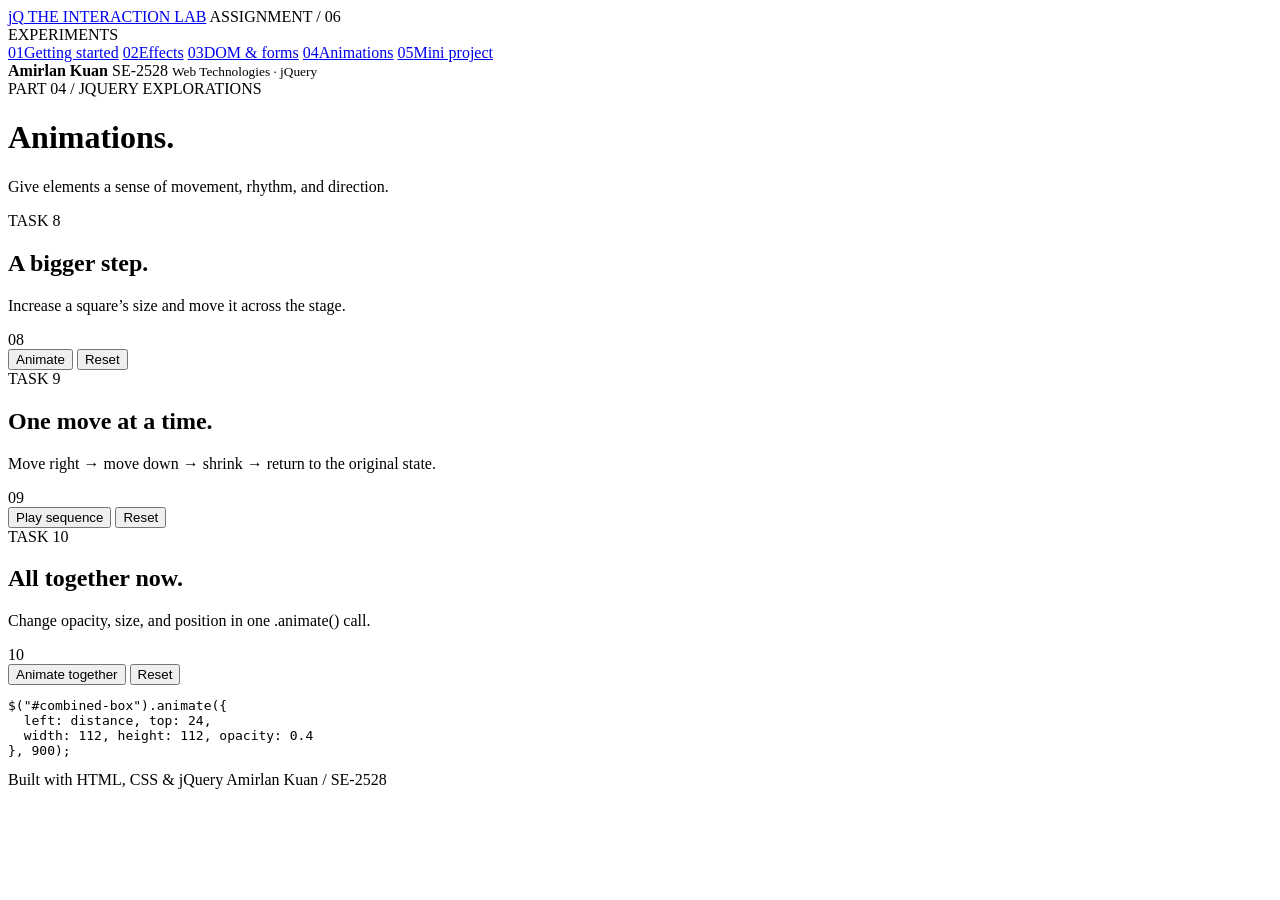
==== animations.html @ 6890a4f0 "Add jQuery assignment pages and README" ====
<!doctype html>
<html lang="en">
<head>
<meta charset="utf-8">
<meta name="viewport" content="width=device-width, initial-scale=1">
<meta name="description" content="Amirlan Kuan, SE-2528 — interactive jQuery assignment 6">
<title>Animations · jQuery Lab</title>
<link rel="stylesheet" href="assets/style.css">
<script defer src="https://code.jquery.com/jquery-3.7.1.min.js">
</script>
<script defer src="assets/app.js">
</script>
</head>
<body>
<header>
<a class="brand" href="index.html">
<span class="brand-mark">jQ</span> THE INTERACTION LAB</a>
<span class="course">ASSIGNMENT / 06</span>
</header>
<div class="layout">
<aside>
<div class="eyebrow">EXPERIMENTS</div>
<nav aria-label="Assignment parts">
<a href="index.html" >
<span>01</span>Getting started</a>
<a href="effects.html" >
<span>02</span>Effects</a>
<a href="dom.html" >
<span>03</span>DOM & forms</a>
<a href="animations.html" aria-current="page">
<span>04</span>Animations</a>
<a href="project.html" >
<span>05</span>Mini project</a>
</nav>
<div class="student">
<strong>Amirlan Kuan</strong>
<span>SE-2528</span>
<small>Web Technologies · jQuery</small>
</div>
</aside>
<main>
<div class="eyebrow">PART 04 / JQUERY EXPLORATIONS</div>
<h1>Animations<span>.</span>
</h1>
<p class="intro">Give elements a sense of movement, rhythm, and direction.</p>
<div class="cards">
<section class="card">
<div class="eyebrow">TASK 8</div>
<h2>A bigger step.</h2>
<p class="description">Increase a square’s size and move it across the stage.</p>
<div class="track">
<div id="basic-box" class="box">08</div>
</div>
<div class="controls">
<button data-action="basic">Animate</button>
<button data-action="basic-reset">Reset</button>
</div>
</section>
<section class="card">
<div class="eyebrow">TASK 9</div>
<h2>One move at a time.</h2>
<p class="description">Move right → move down → shrink → return to the original state.</p>
<div class="track tall">
<div id="sequence-box" class="box">09</div>
</div>
<div class="controls">
<button data-action="sequence">Play sequence</button>
<button data-action="sequence-reset">Reset</button>
</div>
</section>
<section class="card">
<div class="eyebrow">TASK 10</div>
<h2>All together now.</h2>
<p class="description">Change opacity, size, and position in one .animate() call.</p>
<div class="track">
<div id="combined-box" class="box">10</div>
</div>
<div class="controls">
<button data-action="combined">Animate together</button>
<button data-action="combined-reset">Reset</button>
</div>
<pre>$("#combined-box").animate({
  left: distance, top: 24,
  width: 112, height: 112, opacity: 0.4
}, 900);</pre>
</section>
</div>
<footer>Built with HTML, CSS & jQuery <span>Amirlan Kuan / SE-2528</span>
</footer>
</main>
</div>
</body>
</html>
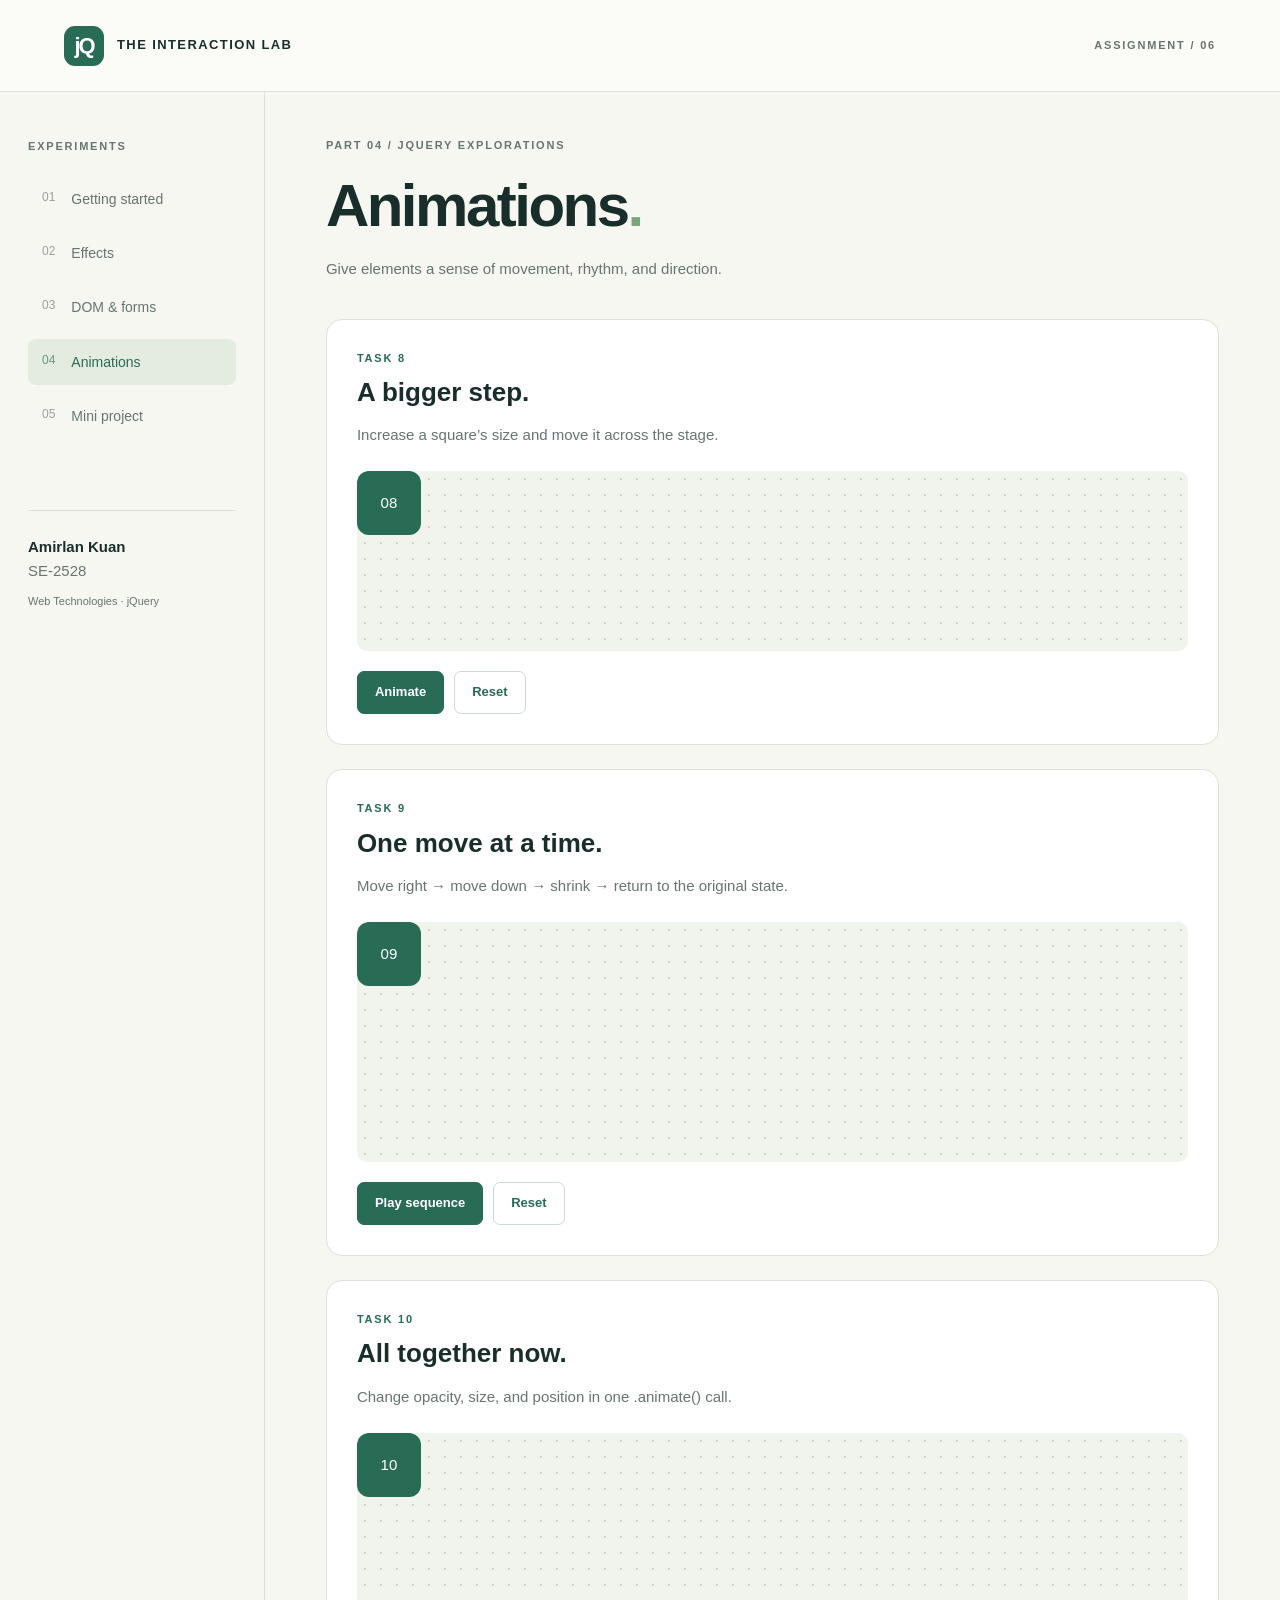
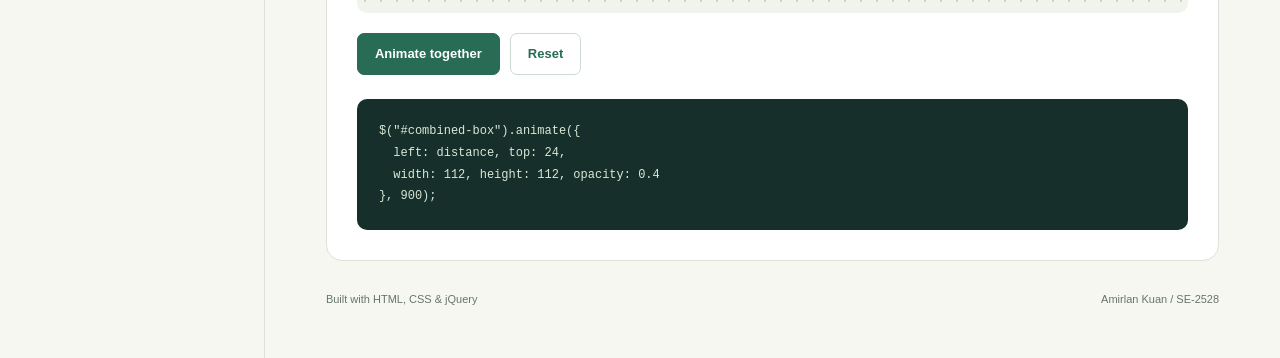
==== commit ff142c9a: "Load corrected stylesheet on all assignment pages" ====
--- a/animations.html
+++ b/animations.html
@@ -5,7 +5,7 @@
 <meta name="viewport" content="width=device-width, initial-scale=1">
 <meta name="description" content="Amirlan Kuan, SE-2528 — interactive jQuery assignment 6">
 <title>Animations · jQuery Lab</title>
-<link rel="stylesheet" href="assets/style.css">
+<link rel="stylesheet" href="assets/styles.css">
 <script defer src="https://code.jquery.com/jquery-3.7.1.min.js">
 </script>
 <script defer src="assets/app.js">
--- a/assets/styles.css
+++ b/assets/styles.css
@@ -0,0 +1,369 @@
+:root {
+  --ink:#192e2b;
+  --green:#286c55;
+  --muted:#68756f;
+  --line:#dce2d9;
+  --paper:#f6f7f1
+}
+* {
+  box-sizing:border-box
+}
+body {
+  margin:0;
+  background:var(--paper);
+  color:var(--ink);
+  font-family:'DM Sans',sans-serif;
+  font-size:15px;
+  line-height:1.6
+}
+header {
+  height:92px;
+  border-bottom:1px solid var(--line);
+  display:flex;
+  align-items:center;
+  justify-content:space-between;
+  padding:0 5%;
+  background:#fbfcf7
+}
+.brand {
+  display:flex;
+  align-items:center;
+  gap:13px;
+  text-decoration:none;
+  color:var(--ink);
+  font-size:13px;
+  font-weight:700;
+  letter-spacing:1.4px
+}
+.brand-mark {
+  display:grid;
+  place-items:center;
+  background:var(--green);
+  color:white;
+  width:40px;
+  height:40px;
+  border-radius:11px;
+  font-size:22px;
+  letter-spacing:-2px
+}
+.course,.eyebrow {
+  font-size:11px;
+  letter-spacing:1.8px;
+  font-weight:700;
+  color:var(--muted)
+}
+.layout {
+  max-width:1440px;
+  margin:auto;
+  display:grid;
+  grid-template-columns:265px 1fr
+}
+aside {
+  padding:46px 28px;
+  border-right:1px solid var(--line)
+}
+nav {
+  display:grid;
+  gap:8px;
+  margin-top:20px
+}
+nav a {
+  padding:12px 14px;
+  border-radius:8px;
+  color:var(--muted);
+  text-decoration:none;
+  font-size:14px;
+  display:flex;
+  gap:16px
+}
+nav a span {
+  font-size:12px;
+  opacity:.65
+}
+nav a:hover,nav a[aria-current] {
+  background:#e4ecdf;
+  color:var(--green)
+}
+.student {
+  margin-top:70px;
+  border-top:1px solid var(--line);
+  padding-top:24px;
+  display:grid
+}
+.student span,.student small {
+  color:var(--muted)
+}
+.student small {
+  font-size:11px;
+  margin-top:10px
+}
+main {
+  padding:45px 6% 20px;
+  min-width:0
+}
+h1,h2,h3 {
+  font-family:'Space Grotesk',sans-serif;
+  line-height:1.2
+}
+h1 {
+  font-size:clamp(38px,5vw,60px);
+  letter-spacing:-2.5px;
+  margin:15px 0
+}
+h1 span {
+  color:#77a67d
+}
+h2 {
+  font-size:26px;
+  margin:10px 0
+}
+h3 {
+  font-size:18px
+}
+.intro {
+  max-width:580px;
+  color:var(--muted);
+  margin-bottom:38px
+}
+.cards {
+  display:grid;
+  gap:24px
+}
+.card {
+  background:#fff;
+  border:1px solid var(--line);
+  border-radius:16px;
+  padding:30px
+}
+.card .eyebrow {
+  color:var(--green)
+}
+.description {
+  color:var(--muted);
+  margin-bottom:24px
+}
+.demo {
+  background:#f1f4ed;
+  border-radius:10px;
+  padding:22px;
+  overflow-wrap:anywhere
+}
+.demo p:first-child {
+  margin-top:0
+}
+.demo p:last-child {
+  margin-bottom:0
+}
+.controls {
+  display:flex;
+  gap:10px;
+  flex-wrap:wrap;
+  margin-top:20px
+}
+button {
+  font:inherit;
+  font-size:13px;
+  font-weight:600;
+  border:1px solid var(--green);
+  background:var(--green);
+  color:white;
+  padding:10px 17px;
+  border-radius:7px;
+  cursor:pointer
+}
+button:hover {
+  background:#1b503e
+}
+button:focus-visible,a:focus-visible,input:focus-visible {
+  outline:3px solid #d7a44c;
+  outline-offset:3px
+}
+.controls button:not(:first-child) {
+  background:white;
+  color:var(--green);
+  border-color:#cddbd1
+}
+.controls button:hover {
+  filter:brightness(.94)
+}
+pre {
+  white-space:pre-wrap;
+  overflow-wrap:anywhere;
+  background:#172f2a;
+  color:#d9e8d5;
+  padding:22px;
+  border-radius:10px;
+  font-size:12px;
+  line-height:1.8;
+  margin:24px 0 0
+}
+.status {
+  padding:14px 18px;
+  background:#e7f0df;
+  color:#365c37;
+  border-radius:8px
+}
+.image-stage {
+  height:220px;
+  background:#edf2e9;
+  border-radius:10px;
+  overflow:hidden;
+  display:grid;
+  place-items:center
+}
+.image-stage img,.landscape {
+  width:100%;
+  height:220px;
+  object-fit:cover;
+  border-radius:10px
+}
+#item-list {
+  padding:0;
+  list-style:none
+}
+#item-list li {
+  padding:12px 16px;
+  background:#f1f4ed;
+  border-radius:7px;
+  margin:8px 0
+}
+.hint {
+  font-size:12px;
+  color:var(--muted)
+}
+a {
+  color:var(--green)
+}
+form {
+  display:grid;
+  gap:8px
+}
+label {
+  font-size:13px;
+  font-weight:600
+}
+input {
+  width:100%;
+  padding:12px;
+  border:1px solid #ccd5cd;
+  border-radius:7px;
+  font:inherit;
+  margin-bottom:10px
+}
+.live {
+  margin-top:16px
+}
+.track {
+  position:relative;
+  height:180px;
+  background-color:#f1f4ed;
+  background-image:radial-gradient(#ccd5c8 1px,transparent 1px);
+  background-size:16px 16px;
+  border-radius:10px;
+  overflow:hidden
+}
+.track.tall {
+  height:240px
+}
+.box {
+  position:absolute;
+  left:0;
+  top:0;
+  width:64px;
+  height:64px;
+  background:var(--green);
+  border-radius:12px;
+  display:grid;
+  place-items:center;
+  color:white;
+  font-family:'Space Grotesk',sans-serif
+}
+.accordion-item {
+  border-bottom:1px solid var(--line)
+}
+.accordion-item h3 {
+  margin:0
+}
+.accordion-trigger {
+  display:flex;
+  justify-content:space-between;
+  align-items:center;
+  width:100%;
+  text-align:left;
+  padding:22px 0;
+  border:0;
+  background:transparent;
+  color:var(--ink);
+  font-size:17px
+}
+.accordion-trigger:hover {
+  background:transparent;
+  color:var(--green)
+}
+.accordion-trigger span {
+  font-size:24px;
+  color:var(--green);
+  margin-left:20px
+}
+.accordion-panel {
+  color:var(--muted);
+  padding:0 0 15px
+}
+.accordion-panel p {
+  margin-top:0
+}
+footer {
+  display:flex;
+  justify-content:space-between;
+  gap:16px;
+  font-size:11px;
+  color:var(--muted);
+  padding:30px 0
+}
+@media(max-width:760px) {
+  header {
+  padding:0 20px;
+  height:75px
+}
+.course {
+  display:none
+}
+.layout {
+  display:block
+}
+aside {
+  padding:20px;
+  border-right:0;
+  border-bottom:1px solid var(--line)
+}
+aside>.eyebrow,.student {
+  display:none
+}
+nav {
+  display:flex;
+  overflow:auto;
+  margin:0;
+  gap:6px
+}
+nav a {
+  white-space:nowrap;
+  padding:9px
+}
+nav a span {
+  display:none
+}
+main {
+  padding:30px 20px
+}
+h1 {
+  letter-spacing:-1.5px
+}
+.card {
+  padding:22px
+}
+footer {
+  flex-direction:column
+}
+
+}
+
